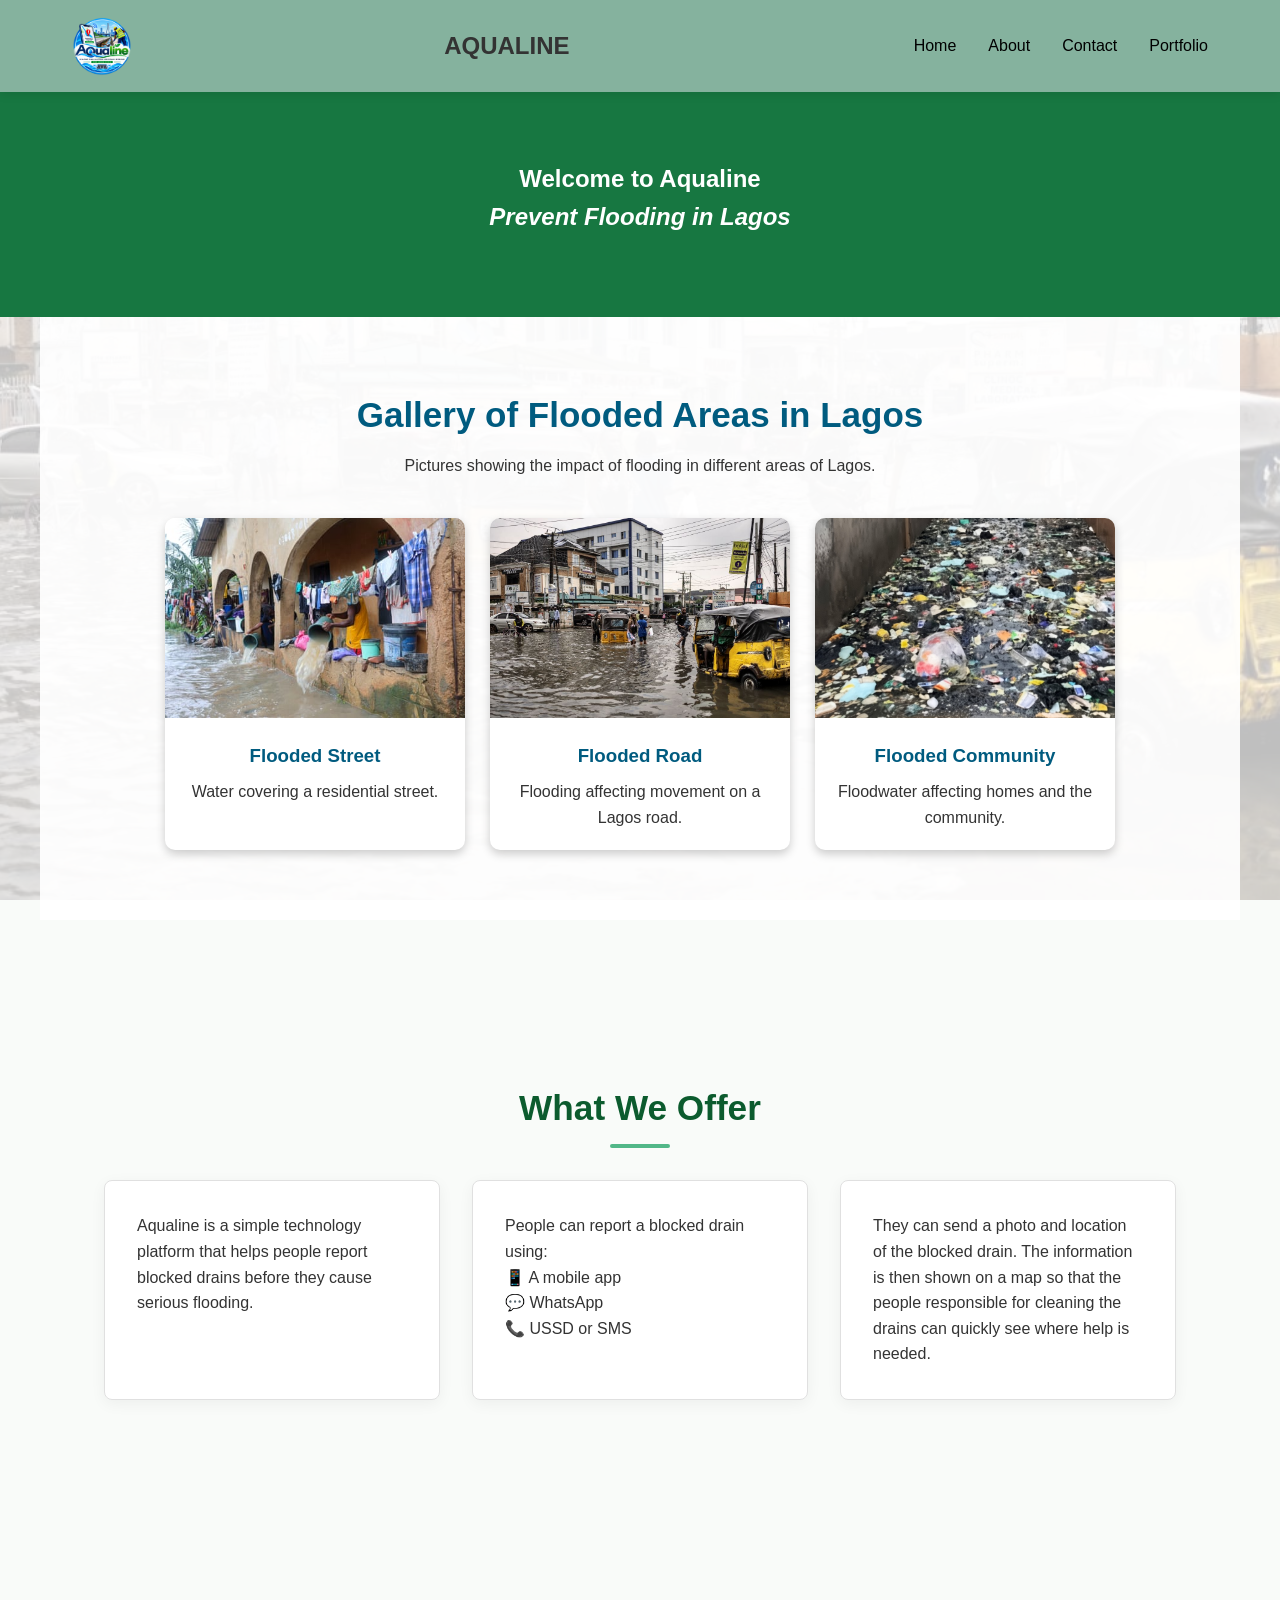
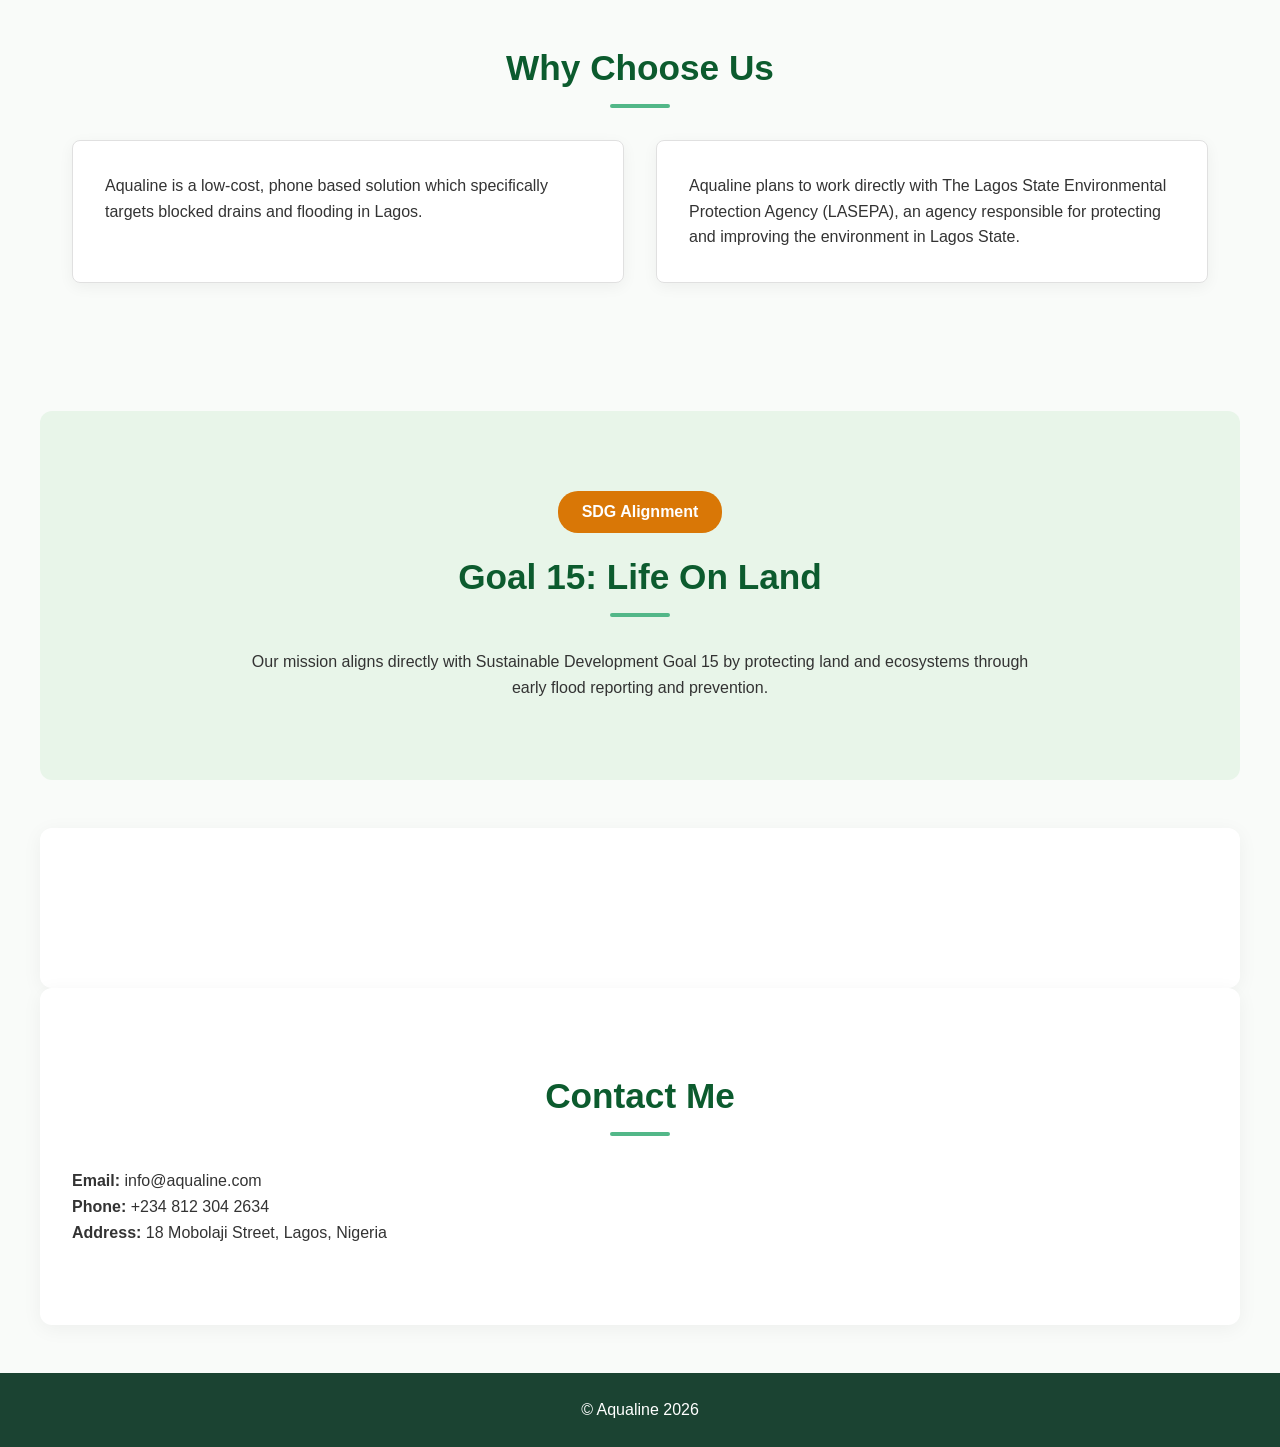
==== index.html @ 7d271d57 "Add files via upload" ====
<!DOCTYPE html>
<html lang="en">
<head>
    <meta charset="UTF-8" />
    <meta http-equiv="X-UA-Compatible" content="IE=edge" />
    <meta name="viewport" content="width=device-width, initial-scale=1.0">
    <title>Aqualine</title>
    <link rel="stylesheet" href="styyle.css"/>
</head>
<body>
    <header>
        <nav>
            <img src="file_0000000097908246ad10dee2cebb8d19.png" alt="logo" width="60" height="60"><h1>AQUALINE</h1>
            <ul class="nav-links">
               <li><a href="#home">Home</a></li>
               <li><a href="#about">About</a></li>
               <li><a href="#contact">Contact</a></li>
               <li><a href="indexx.html">Portfolio</a></li>
            </ul>
        </nav>
    </header>
    
    <section id="home">
        <div class="container">
            <h1>Welcome to Aqualine</h1>
            <h2><I>Prevent Flooding in Lagos</I></h2>
        </div>
    </section>
    <section class="gallery" id="gallery">
    <h2>Gallery of Flooded Areas in Lagos</h2>
    <p>Pictures showing the impact of flooding in different areas of Lagos.</p>

    <div class="gallery-container">

        <div class="gallery-item">
            <img src="flood1.jpg" alt="Flooded road in Lagos">
            <h3>Flooded Street</h3>
            <p>Water covering a residential street.</p>
        </div>

        <div class="gallery-item">
            <img src="flood2.jpg" alt="Flooded street in Lagos">
            <h3>Flooded Road</h3>
            <p>Flooding affecting movement on a Lagos road.</p>
        </div>



         <div class="gallery-item">
            <img src="flood4.jpg" alt="Flooded home side in Lagos">
            <h3>Flooded Community</h3>
            <p>Floodwater affecting homes and the community.</p>
        </div>

    </div>
</section>
    <section id="about">
        <section id="offer">
            <h2 class="section-title">What We Offer</p></h2>
            <div class="card-grid">
                <div class="card">
                    <p>Aqualine is a simple technology platform that helps people report blocked drains before they cause serious flooding.</p>
                </div>
                <div class="card">
                    <p>People can report a blocked drain using:</p>
                    <p>📱 A mobile app</p>
                    <p>💬 WhatsApp</p>
                    <p>📞 USSD or SMS</p>
                </div>
                <div class="card">
                    <p>They can send a photo and location of the blocked drain. The information is then shown on a map so that the people responsible for cleaning the drains can quickly see where help is needed.</p>
                </div>
            </div>
        </section>
    </section>    
<section id="why-us">
    <h2 class="section-title">Why Choose Us</h2>
    <div class="card-grid">
        <div class="card">
            <p>Aqualine is a low-cost, phone based solution which specifically targets blocked drains and flooding in Lagos.</p>
        </div>
        <div class="card">
            <p>Aqualine plans to work directly with The Lagos State Environmental Protection Agency (LASEPA), an agency responsible for protecting and improving the environment in Lagos State.</p>
        </div>
    </div>
</section>
<section id="sdg">
    <div class="sdg-box">
        <span class="sdg-badge">SDG Alignment</span>
        <h2 class="section-title">Goal 15: Life On Land</h2>
        <p>Our mission aligns directly with Sustainable Development Goal 15 by protecting land and ecosystems through early flood reporting and prevention.</p>
    </div>
</section>
<section id="contact"> 
</div>
</section>
<section id="contact">
    <h2 class="section-title">Contact Me</h2>
    <div class="contact-container">
        <p>
            <strong>Email:</strong> info@aqualine.com
            <br>
            <strong>Phone:</strong> +234 812 304 2634
            <br>
            <strong>Address:</strong> 18 Mobolaji Street, Lagos, Nigeria
        </p>
    </div>
</section>
</main>


    <footer class="">
        <p>&copy; Aqualine 2026</p>
    </footer>
</body> 
</html>
---- styyle.css ----
*{
            margin: 0;
            padding: 0;
            box-sizing: border-box;
            font-family: 'Segoe UI', Tahoma, Geneva, Verdana, sans-serif;
            scroll-behavior: smooth;
        }

        body {
            color: #333;
            line-height: 1.6;
            background-color: #f9fbf9;
        }

        /* Navigation Bar */
        header {
            background-color: #85b29e;
            position: fixed;
            width: 100%;
            top: 0;
            left: 0;
            z-index: 1000;
            box-shadow: 0 2px 10px rgba(0,0,0,0.1);
        }

        nav {
            max-width: 1200px;
            margin: 0 auto;
            display: flex;
            justify-content: space-between;
            align-items: center;
            padding: 1rem 2rem;
        }

        .logo {
            color: #b5e5bd;
            font-size: 1.5rem;
            font-weight: bold;
        }

        .nav-links {
            display: flex;
            list-style: none;
        }

        .nav-links li {
            margin-left: 2rem;
        }

        .nav-links a {
            color: #000000;
            text-decoration: none;
            font-weight: 500;
            transition: color 0.3s ease;
        }

        .nav-links a:hover {
            color: #0a7c14;
        }

        /* Common Section Layout */
        section {
            padding: 5rem 2rem;
            max-width: 1200px;
            margin: 0 auto;
        }

        .section-title {
            text-align: center;
            font-size: 2.2rem;
            color: #0c5b2e;
            margin-bottom: 2rem;
            position: relative;
        }

        .section-title::after {
            content: '';
            display: block;
            width: 60px;
            height: 4px;
            background-color: #52b788;
            margin: 0.5rem auto 0;
            border-radius: 2px;
        }

        /* Section 1: Hero Header */
        #home {
            min-height: 10vh;
            display: flex;
            align-items: center;
            justify-content: center;
            text-align: center;
            background-color: #177741;
            color: #ffffff;
            padding-top: 10rem;
            max-width: 100%;
        }

        .hero-content {
            max-width: 800px;
            padding: 0 1rem;
        }

        .hero-content h1 {
            font-size: 3rem;
            margin-bottom: 1rem;
        }

        .hero-content p {
            font-size: 1.3rem;
            margin-bottom: 2rem;
            color: #d8f3dc;
        }

        .btn {
            display: inline-block;
            background-color: #52b788;
            color: #ffffff;
            padding: 0.8rem 2rem;
            border: none;
            border-radius: 5px;
            text-decoration: none;
            font-weight: bold;
            transition: background-color 0.3s ease;
        }

        .btn:hover {
            background-color: #40916c;
        }

        /* Grid Layouts for Sections */
        .card-grid {
            display: grid;
            grid-template-columns: repeat(auto-fit, minmax(280px, 1fr));
            gap: 2rem;
            margin-top: 2rem;
        }

        .card {
            background-color: #ffffff;
            padding: 2rem;
            border-radius: 8px;
            box-shadow: 0 4px 15px rgba(0,0,0,0.05);
            border: 1px solid #e0e0e0;
            transition: transform 0.3s ease;
        }

        .card:hover {
            transform: translateY(-5px);
        }

        .card h3 {
            color: #2d6a4f;
            margin-bottom: 1rem;
        }

        /* Section 4: SDG Focus */
        #sdg {
            background-color: #e8f5e9;
            border-radius: 12px;
            margin-top: 3rem;
            margin-bottom: 3rem;
        }

        .sdg-box {
            text-align: center;
            max-width: 800px;
            margin: 0 auto;
        }

        .sdg-badge {
            display: inline-block;
            background-color: #d97706;
            color: white;
            padding: 0.5rem 1.5rem;
            font-weight: bold;
            border-radius: 20px;
            margin-bottom: 1rem;
        }

        /* Section 5: Contact */
        #contact {
            background-color: #ffffff;
            border-radius: 12px;
            box-shadow: 0 4px 20px rgba(0,0,0,0.05);
        }

        .contact-container {
            display: grid;
            grid-template-columns: repeat(auto-fit, minmax(300px, 1fr));
            gap: 3rem;
        }

        .contact-info {
            display: flex;
            flex-direction: column;
            justify-content: center;
        }

        .contact-info p {
            margin-bottom: 1rem;
        }

        form {
            display: flex;
            flex-direction: column;
        }

        form input, form textarea {
            padding: 0.8rem;
            margin-bottom: 1rem;
            border: 1px solid #ccc;
            border-radius: 5px;
            font-size: 1rem;
        }

        form button {
            cursor: pointer;
        }

        
        footer {
            background-color: #1b4332;
            color: #ffffff;
            text-align: center;
            padding: 1.5rem 0;
            margin-top: 3rem;
        }
        
body {
    font-family: Arial, sans-serif;

    /* Flood image in the background */
    background-image: url("flood2.jpg");

    /* Make the image cover the whole page */
    background-size: cover;
    background-position: center;
    background-attachment: fixed;

    /* Prevent the image from repeating */
    background-repeat: no-repeat;
}

/* Add a transparent layer over the image */
body::before {
    content: "";
    position: fixed;
    top: 0;
    left: 0;
    width: 100%;
    height: 100%;

    background: rgba(255, 255, 255, 0.75);

    z-index: -1;
}
.gallery {
    padding: 70px 50px;
    text-align: center;
    background-color: rgba(255, 255, 255, 0.9);
}

.gallery h2 {
    font-size: 35px;
    color: #005b7f;
    margin-bottom: 10px;
}

.gallery > p {
    margin-bottom: 40px;
}

.gallery-container {
    display: flex;
    justify-content: center;
    gap: 25px;
    flex-wrap: wrap;
}

.gallery-item {
    width: 300px;
    background-color: white;
    border-radius: 10px;
    overflow: hidden;
    box-shadow: 0 4px 10px rgba(0, 0, 0, 0.2);
}

.gallery-item img {
    width: 100%;
    height: 200px;
    object-fit: cover;
}

.gallery-item h3 {
    color: #005b7f;
    margin: 15px 0 8px;
}

.gallery-item p {
    padding: 0 15px 20px;
}
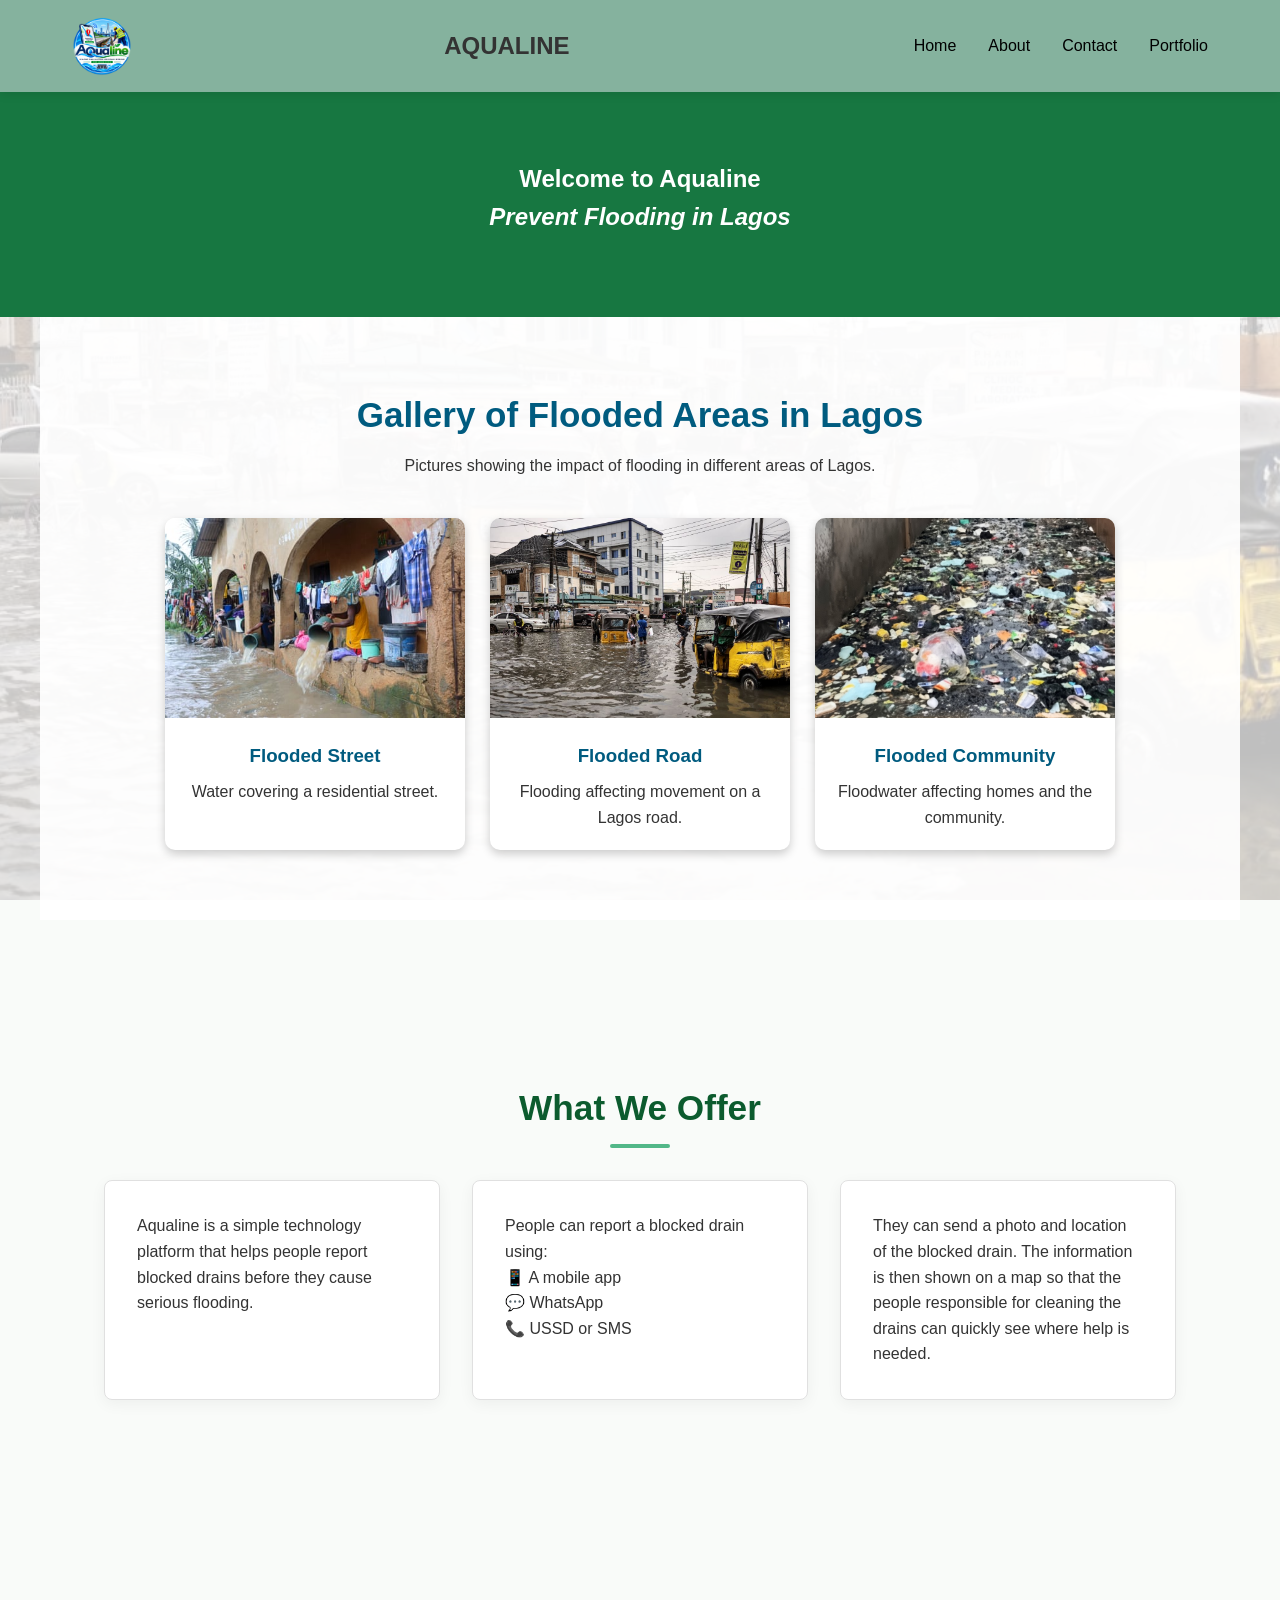
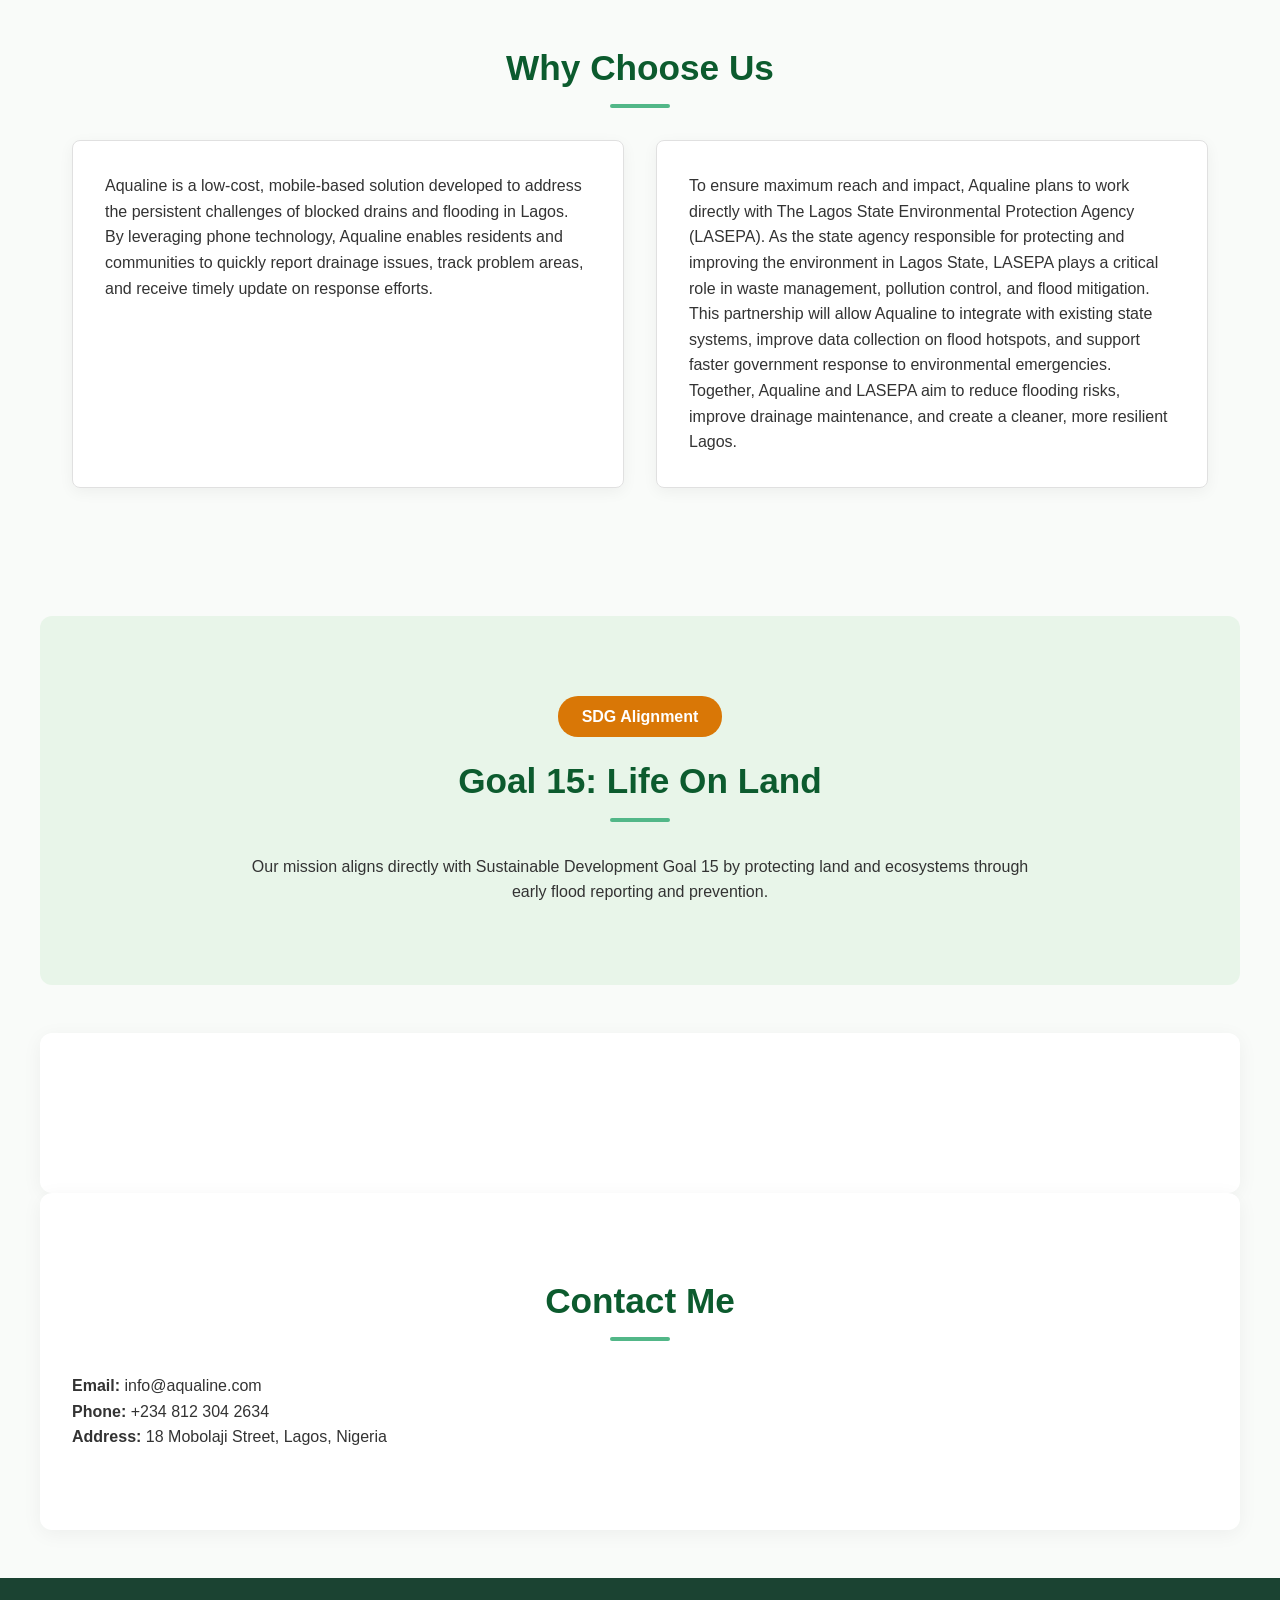
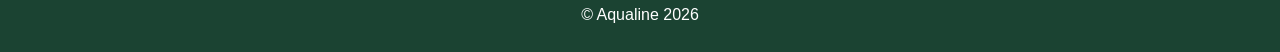
==== commit 10b7150f: "Update index.html" ====
--- a/index.html
+++ b/index.html
@@ -77,10 +77,11 @@
     <h2 class="section-title">Why Choose Us</h2>
     <div class="card-grid">
         <div class="card">
-            <p>Aqualine is a low-cost, phone based solution which specifically targets blocked drains and flooding in Lagos.</p>
+            <p>Aqualine is a low-cost, mobile-based solution developed to address the persistent challenges of blocked drains and flooding in Lagos. By leveraging phone technology, Aqualine enables residents and communities to quickly report drainage issues, track problem areas, and receive timely update on response efforts.</p>
         </div>
         <div class="card">
-            <p>Aqualine plans to work directly with The Lagos State Environmental Protection Agency (LASEPA), an agency responsible for protecting and improving the environment in Lagos State.</p>
+            <p>To ensure maximum reach and impact, Aqualine plans to work directly with The Lagos State Environmental Protection Agency (LASEPA). As the state agency responsible for protecting and improving the environment in Lagos State, LASEPA plays a critical role in waste management, pollution control, and flood mitigation. This partnership will allow Aqualine to integrate with existing state systems, improve data collection on flood hotspots, and support faster government response to environmental emergencies.
+            Together, Aqualine and LASEPA aim to reduce flooding risks, improve drainage maintenance, and create a cleaner, more resilient Lagos.</p>
         </div>
     </div>
 </section>
@@ -114,4 +115,4 @@
     </footer>
 </body> 
 </html>
-    +    
